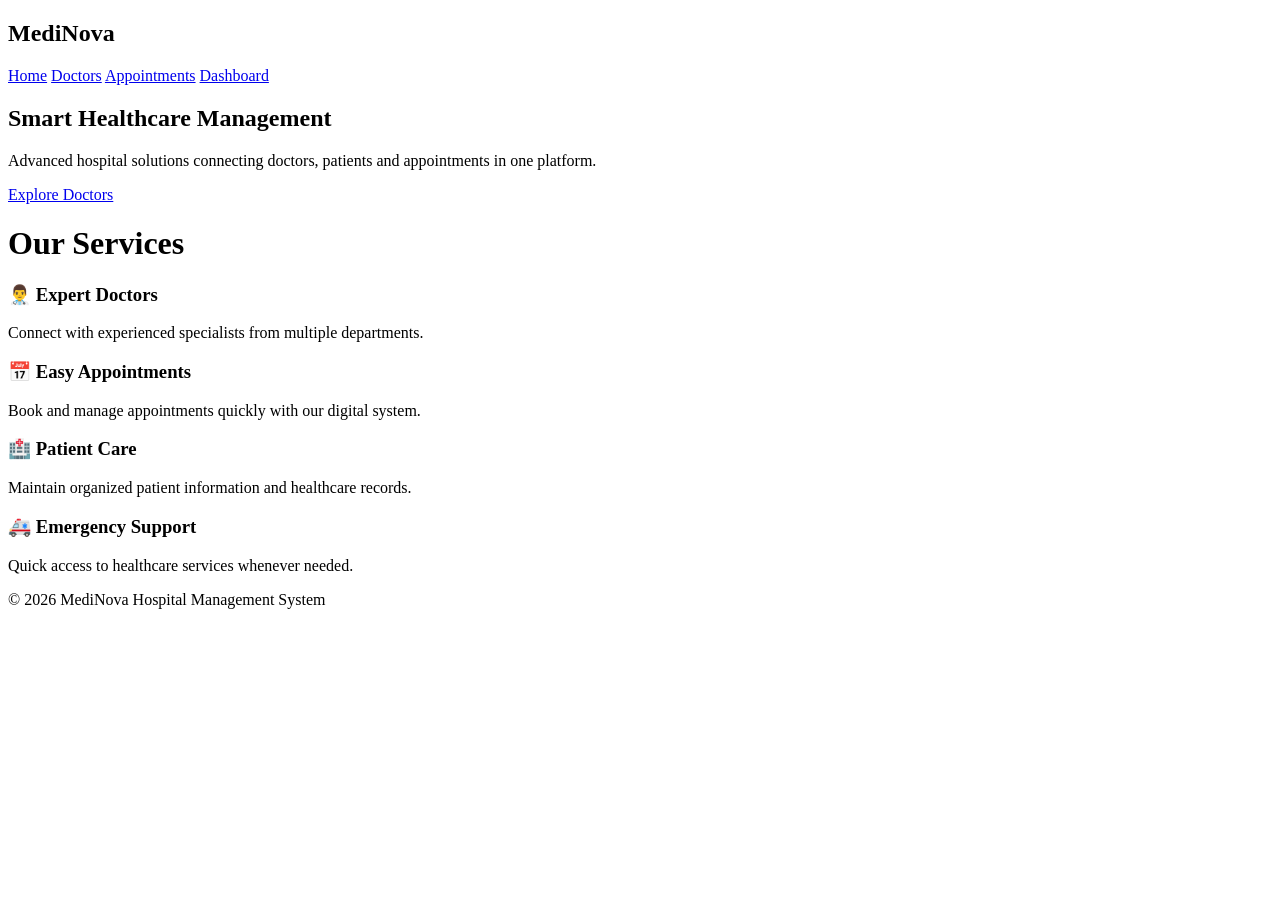
==== index.html @ 6427a639 "Add files via upload" ====
<!DOCTYPE html>
<html>

<head>

<title>MediNova - Hospital Management</title>

<link rel="stylesheet" href="css/style.css">

</head>


<body>


<nav>

<h2>MediNova</h2>

<div>

<a href="index.html">Home</a>

<a href="doctors.html">Doctors</a>

<a href="bookAppointment.html">Appointments</a>

<a href="dashboard.html">Dashboard</a>

</div>

</nav>




<section class="hero">


<h1>
Smart Healthcare Management
</h1>


<p>
Advanced hospital solutions connecting doctors,
patients and appointments in one platform.
</p>


<a href="doctors.html" class="btn">
    Explore Doctors
</a>


</section>





<h1 class="title">
Our Services
</h1>




<div class="cards">


<div class="card">

<h3>
👨‍⚕️ Expert Doctors
</h3>

<p>
Connect with experienced specialists from multiple departments.
</p>

</div>




<div class="card">

<h3>
📅 Easy Appointments
</h3>

<p>
Book and manage appointments quickly with our digital system.
</p>

</div>





<div class="card">

<h3>
🏥 Patient Care
</h3>

<p>
Maintain organized patient information and healthcare records.
</p>

</div>





<div class="card">

<h3>
🚑 Emergency Support
</h3>

<p>
Quick access to healthcare services whenever needed.
</p>

</div>


</div>




<footer>

<p>
© 2026 MediNova Hospital Management System
</p>

</footer>



</body>

</html>
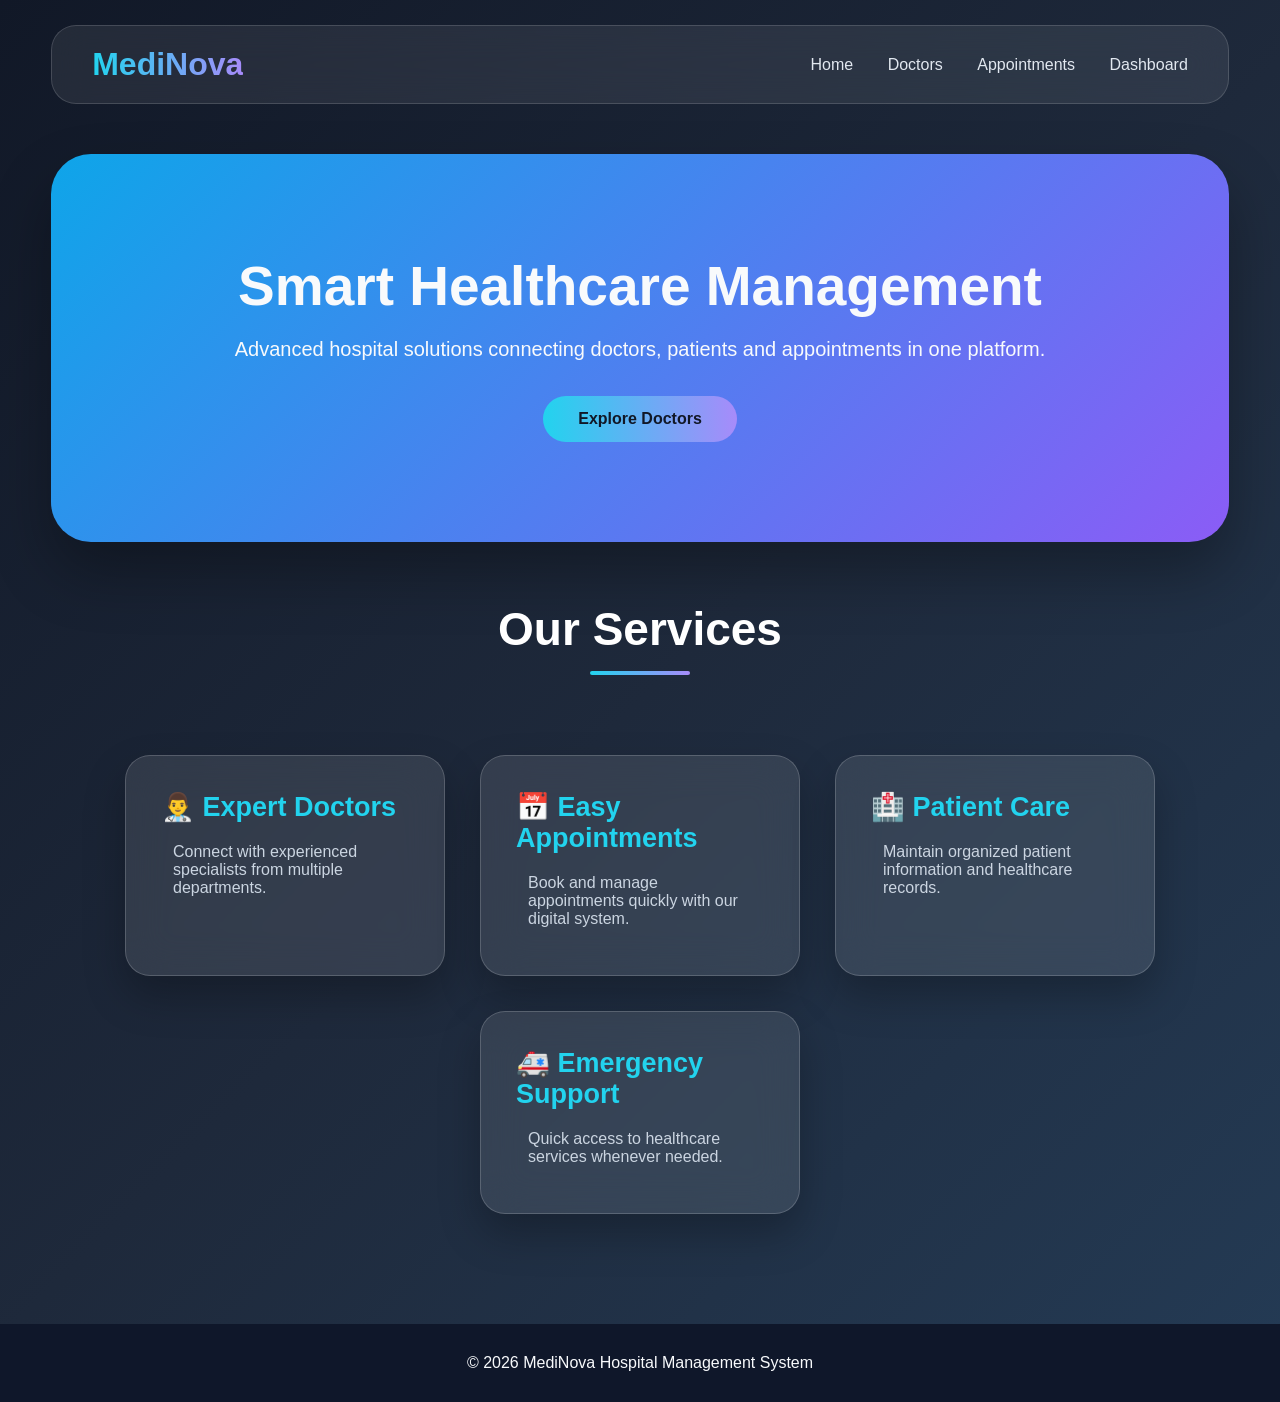
==== commit 1b743355: "Update index.html" ====
--- a/index.html
+++ b/index.html
@@ -5,7 +5,7 @@
 
 <title>MediNova - Hospital Management</title>
 
-<link rel="stylesheet" href="css/style.css">
+<link rel="stylesheet" href="style.css">
 
 </head>
 
@@ -146,4 +146,4 @@
 
 </body>
 
-</html>+</html>
--- a/style.css
+++ b/style.css
@@ -0,0 +1,403 @@
+*{
+    margin:0;
+    padding:0;
+    box-sizing:border-box;
+    font-family:"Poppins","Segoe UI",sans-serif;
+}
+
+
+body{
+
+    background:
+    linear-gradient(135deg,#111827,#1e293b,#243b55);
+
+    color:#f8fafc;
+
+    min-height:100vh;
+
+}
+
+
+/* NAVBAR */
+
+nav{
+
+    width:92%;
+    margin:25px auto;
+
+    padding:20px 40px;
+
+    display:flex;
+
+    justify-content:space-between;
+
+    align-items:center;
+
+
+    background:rgba(255,255,255,0.08);
+
+    backdrop-filter:blur(18px);
+
+    border-radius:25px;
+
+
+    border:1px solid rgba(255,255,255,0.15);
+
+}
+
+
+nav h2{
+
+    font-size:32px;
+
+    background:
+    linear-gradient(90deg,#22d3ee,#a78bfa);
+
+    -webkit-background-clip:text;
+
+    color:transparent;
+
+}
+
+
+
+nav a{
+
+    color:#e2e8f0;
+
+    text-decoration:none;
+
+    margin-left:30px;
+
+    font-weight:500;
+
+    transition:.3s;
+
+}
+
+
+nav a:hover{
+
+    color:#22d3ee;
+
+}
+
+
+
+/* TITLE */
+
+.title{
+
+    text-align:center;
+
+    margin:60px 0 40px;
+
+    font-size:46px;
+
+    color:white;
+
+}
+
+
+.title::after{
+
+    content:"";
+
+    display:block;
+
+    width:100px;
+
+    height:4px;
+
+    margin:15px auto;
+
+
+    background:
+    linear-gradient(90deg,#22d3ee,#a78bfa);
+
+    border-radius:20px;
+
+}
+
+
+
+/* DOCTOR CARDS */
+
+.cards{
+
+    display:flex;
+
+    justify-content:center;
+
+    flex-wrap:wrap;
+
+    gap:35px;
+
+    padding:40px;
+
+}
+
+
+
+.card{
+
+
+    width:320px;
+
+    padding:35px;
+
+
+    background:
+
+    rgba(255,255,255,0.10);
+
+
+    backdrop-filter:blur(20px);
+
+
+    border-radius:25px;
+
+
+    border:1px solid rgba(255,255,255,0.18);
+
+
+    box-shadow:
+
+    0 20px 40px rgba(0,0,0,0.25);
+
+
+    transition:.35s;
+
+
+}
+
+
+
+.card:hover{
+
+
+    transform:translateY(-12px);
+
+
+    border-color:#22d3ee;
+
+
+    box-shadow:
+
+    0 25px 50px rgba(34,211,238,.25);
+
+}
+
+
+
+.card h3{
+
+
+    font-size:27px;
+
+    color:#22d3ee;
+
+    margin-bottom:20px;
+
+}
+
+
+
+.card p{
+
+    color:#cbd5e1;
+
+    margin:12px;
+
+    font-size:16px;
+
+}
+
+
+
+/* BUTTON */
+
+
+.card button{
+
+
+    margin-top:20px;
+
+
+    padding:13px 30px;
+
+
+    border:none;
+
+
+    border-radius:30px;
+
+
+    background:
+
+    linear-gradient(
+    90deg,#22d3ee,#a78bfa
+    );
+
+
+    color:#111827;
+
+
+    font-weight:700;
+
+
+    cursor:pointer;
+
+
+}
+
+
+
+/* HERO */
+
+.hero{
+
+    width:92%;
+
+    margin:50px auto;
+
+    padding:100px 40px;
+
+
+    border-radius:40px;
+
+
+    background:
+
+    linear-gradient(
+    135deg,
+    #0ea5e9,
+    #8b5cf6
+    );
+
+
+    text-align:center;
+
+
+    box-shadow:
+
+    0 30px 60px rgba(0,0,0,.3);
+
+}
+
+
+.hero h1{
+
+    font-size:55px;
+
+}
+
+
+.hero p{
+
+    font-size:20px;
+
+    margin-top:20px;
+
+}
+
+
+
+/* FORM */
+
+
+.form-box{
+
+    width:420px;
+
+    margin:60px auto;
+
+
+    background:
+
+    rgba(255,255,255,0.10);
+
+
+    backdrop-filter:blur(20px);
+
+
+    padding:40px;
+
+
+    border-radius:30px;
+
+
+    border:1px solid rgba(255,255,255,.2);
+
+}
+
+
+
+.form-box input,
+.form-box select,
+.form-box textarea{
+
+
+    width:100%;
+
+    padding:15px;
+
+    margin:12px 0;
+
+
+    border-radius:15px;
+
+
+    border:none;
+
+
+}
+
+
+
+/* FOOTER */
+
+footer{
+
+    margin-top:70px;
+
+    padding:30px;
+
+    text-align:center;
+
+
+    background:#0f172a;
+
+}
+.btn{
+
+    display:inline-block;
+
+    margin-top:35px;
+
+    padding:14px 35px;
+
+    border-radius:30px;
+
+    text-decoration:none;
+
+    background:
+    linear-gradient(90deg,#22d3ee,#a78bfa);
+
+    color:#111827;
+
+    font-weight:700;
+
+    transition:.3s;
+
+}
+
+
+.btn:hover{
+
+    transform:translateY(-5px);
+
+    box-shadow:
+    0 10px 25px rgba(34,211,238,0.35);
+
+}
